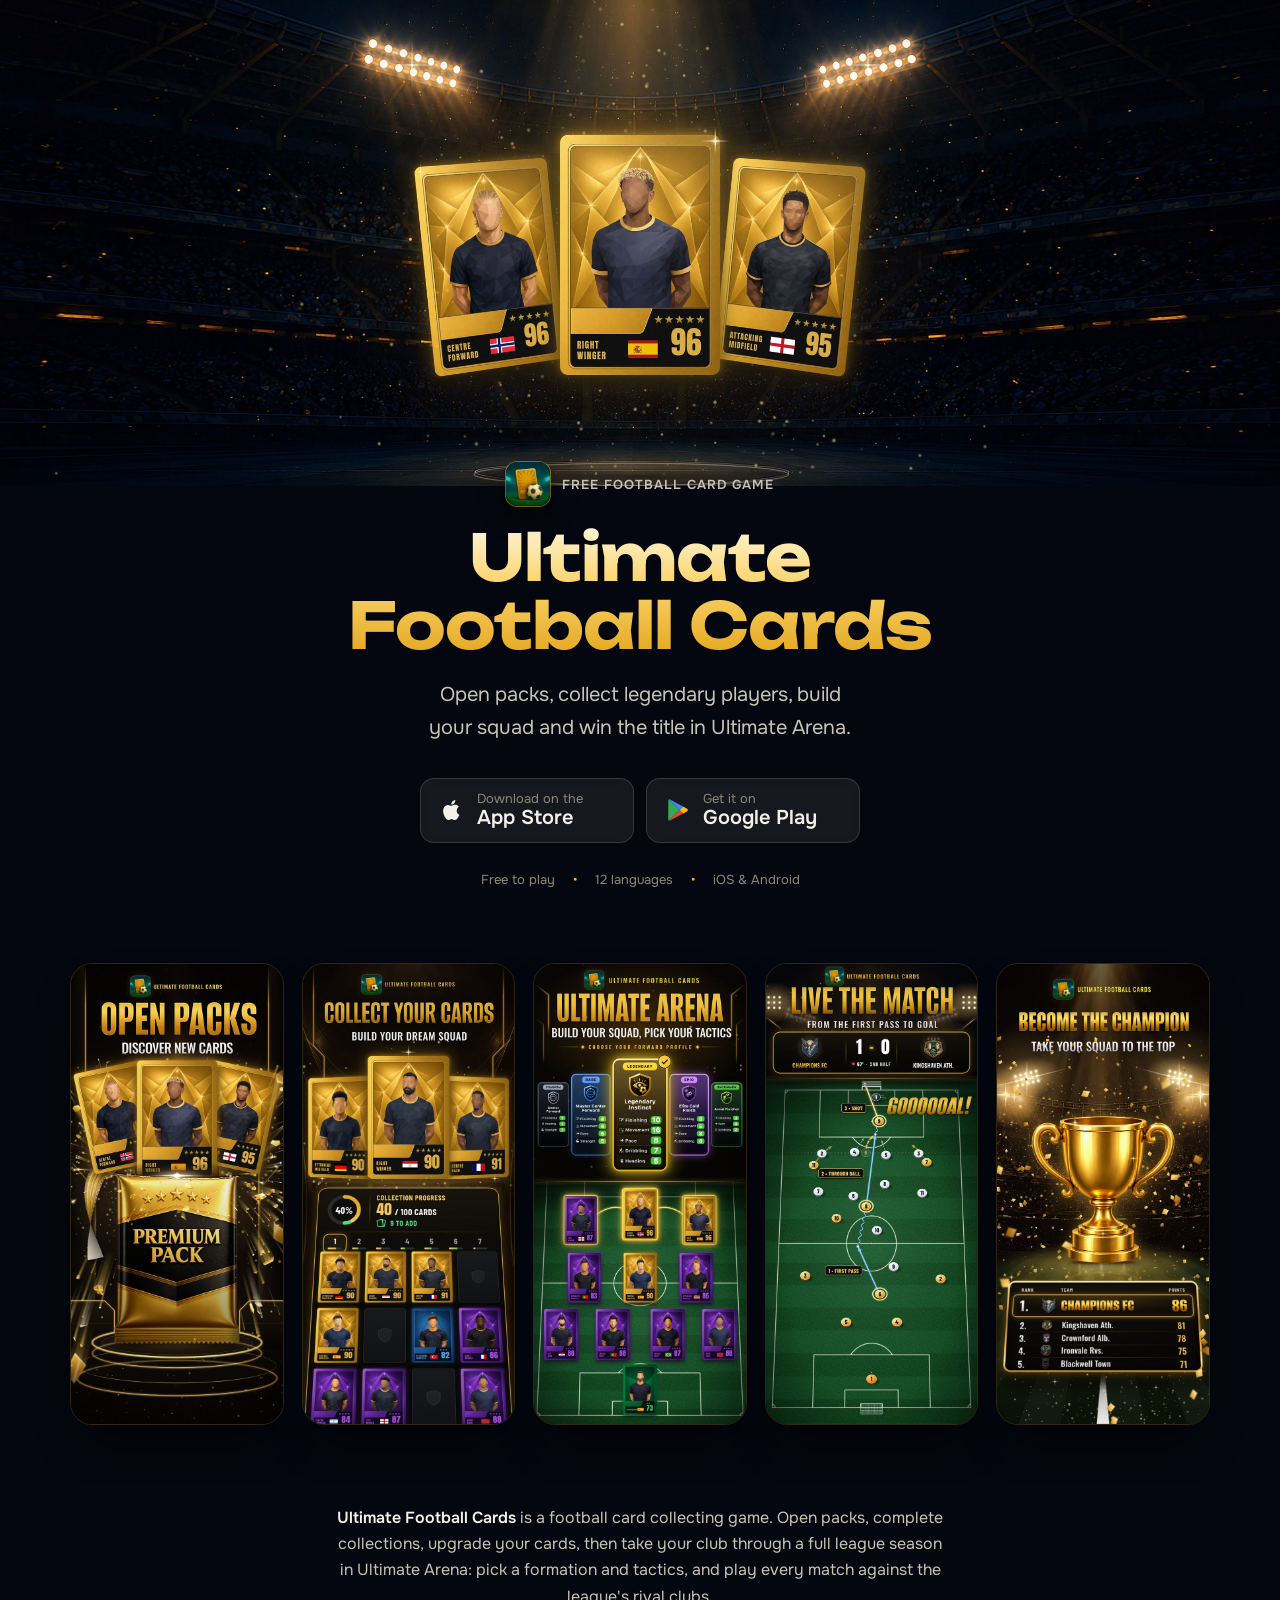
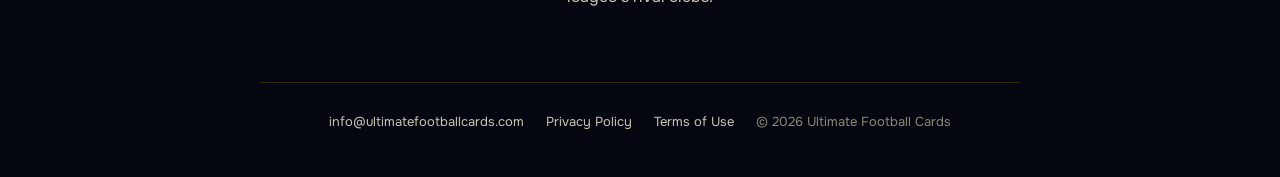
==== index.html @ ba1f35eb "Ultimate Football Cards website: landing page, store links, app-ads.txt Co-Authored-By: Claude Opus " ====
<!doctype html>
<html lang="en">
<head>
  <meta charset="utf-8">
  <meta name="viewport" content="width=device-width, initial-scale=1, viewport-fit=cover">
  <title>Ultimate Football Cards</title>
  <meta name="description" content="Open packs, collect legendary football cards, build your squad and win the title in Ultimate Arena. Free on the App Store and Google Play.">
  <meta name="theme-color" content="#04070f">
  <meta name="apple-itunes-app" content="app-id=6752670078">
  <link rel="canonical" href="https://ultimatefootballcards.com/">
  <meta property="og:type" content="website">
  <meta property="og:url" content="https://ultimatefootballcards.com/">
  <meta property="og:title" content="Ultimate Football Cards">
  <meta property="og:description" content="Open packs, collect legendary football cards, build your squad and win the title in Ultimate Arena.">
  <meta property="og:image" content="https://ultimatefootballcards.com/assets/og-1024.jpg">
  <meta name="twitter:card" content="summary_large_image">
  <link rel="icon" type="image/png" href="/favicon.png">
  <link rel="apple-touch-icon" href="/apple-touch-icon.png">
  <link rel="preload" as="image" href="/assets/hero-2400.jpg" media="(min-width: 641px)">
  <link rel="preload" as="image" href="/assets/hero-mobile.jpg" media="(max-width: 640px)">
  <link rel="preconnect" href="https://fonts.googleapis.com">
  <link rel="preconnect" href="https://fonts.gstatic.com" crossorigin>
  <link href="https://fonts.googleapis.com/css2?family=Onest:wght@400;500;600&family=Unbounded:wght@600;700&display=swap" rel="stylesheet">
  <style>
    :root {
      --night: #04070f;
      --night-2: #0b1222;
      --ink: #f4f1e8;
      --ink-soft: #c9c3b4;
      --ink-faint: #8d8778;
      --gold: #f9bc1b;
      --gold-deep: #c98a06;
      --line: rgba(249, 188, 27, 0.18);
      --key: rgba(255, 255, 255, 0.07);
      --key-hover: rgba(255, 255, 255, 0.12);
      color-scheme: dark;
    }
    * { box-sizing: border-box; }
    html, body { margin: 0; }
    body {
      background: var(--night);
      color: var(--ink);
      font: 400 16px/1.65 "Onest", system-ui, -apple-system, "Segoe UI", Roboto, sans-serif;
      -webkit-font-smoothing: antialiased;
    }
    img { max-width: 100%; display: block; }
    a { color: inherit; }

    /* ── Hero: the stadium art, the copy rising out of its dark pitch ── */
    .hero { position: relative; }
    .hero-art {
      width: 100%;
      height: min(44vw, 600px, 54vh);
      object-fit: cover;
      object-position: 50% 32%;
    }
    .hero::after {
      content: "";
      position: absolute;
      inset: auto 0 0 0;
      height: 30%;
      background: linear-gradient(180deg, rgba(4, 7, 15, 0), var(--night) 95%);
      pointer-events: none;
    }
    .hero-copy {
      position: relative;
      z-index: 1;
      max-width: 760px;
      margin: -24px auto 0;
      padding-inline: 20px;
      text-align: center;
    }
    .badge {
      display: inline-flex;
      align-items: center;
      gap: 12px;
      margin-bottom: 18px;
      font: 600 13px/1 "Onest", system-ui, sans-serif;
      letter-spacing: 0.08em;
      text-transform: uppercase;
      color: var(--ink-soft);
    }
    .badge img {
      width: 44px;
      height: 44px;
      border-radius: 11px;
      box-shadow: 0 0 0 1px rgba(249, 188, 27, 0.45), 0 8px 24px rgba(0, 0, 0, 0.6);
    }
    h1 {
      font: 700 clamp(34px, 6.2vw, 64px)/1.06 "Unbounded", "Onest", system-ui, sans-serif;
      letter-spacing: -0.015em;
      margin: 0 0 18px;
      text-wrap: balance;
      background: linear-gradient(180deg, #fff6d8 0%, #f9d36a 45%, #e3a51c 100%);
      -webkit-background-clip: text;
      background-clip: text;
      color: transparent;
    }
    .lede {
      color: var(--ink-soft);
      font-size: 20px;
      max-width: 34ch;
      margin: 0 auto 34px;
      text-wrap: pretty;
    }
    .stores {
      display: flex;
      flex-wrap: wrap;
      gap: 12px;
      justify-content: center;
    }
    .store {
      display: inline-flex;
      align-items: center;
      gap: 12px;
      min-width: 214px;
      padding: 12px 22px 12px 18px;
      border-radius: 14px;
      background: var(--key);
      border: 1px solid rgba(255, 255, 255, 0.14);
      color: var(--ink);
      text-decoration: none;
      text-align: left;
      backdrop-filter: blur(6px);
      transition: background 160ms ease-out, border-color 160ms ease-out, transform 160ms ease-out;
    }
    .store:hover { background: var(--key-hover); border-color: rgba(249, 188, 27, 0.55); }
    .store:active { transform: translateY(1px); }
    .store:focus-visible { outline: 2px solid var(--gold); outline-offset: 3px; }
    .store svg { width: 26px; height: 26px; flex: none; }
    .store small { display: block; font-size: 13px; color: var(--ink-faint); line-height: 1.2; }
    .store b { display: block; font-weight: 600; font-size: 20px; line-height: 1.2; }
    .facts {
      display: flex;
      flex-wrap: wrap;
      justify-content: center;
      gap: 6px 18px;
      margin: 26px 0 0;
      padding: 0;
      list-style: none;
      font-size: 13px;
      color: var(--ink-faint);
    }
    .facts li + li::before { content: "•"; color: var(--gold); margin-right: 18px; }

    /* ── The five store shots: a row on wide screens, a swipe on phones ── */
    .shots { margin: 72px auto 0; max-width: 1180px; }
    .shots ul {
      list-style: none;
      margin: 0;
      padding: 0 20px 8px;
      display: grid;
      grid-template-columns: repeat(5, minmax(0, 1fr));
      gap: 18px;
    }
    .shots img {
      width: 100%;
      height: auto;
      border-radius: 22px;
      border: 1px solid var(--line);
      box-shadow: 0 24px 48px -20px rgba(0, 0, 0, 0.9);
    }
    @media (max-width: 860px) {
      .shots ul {
        display: flex;
        overflow-x: auto;
        scroll-snap-type: x mandatory;
        scroll-padding-inline: 20px;
        -webkit-overflow-scrolling: touch;
        scrollbar-width: none;
      }
      .shots ul::-webkit-scrollbar { display: none; }
      .shots li { flex: 0 0 min(62vw, 260px); scroll-snap-align: start; }
    }

    .about {
      max-width: 60ch;
      margin: 72px auto 0;
      padding: 0 20px;
      text-align: center;
      color: var(--ink-soft);
      text-wrap: pretty;
    }
    .about strong { color: var(--ink); font-weight: 600; }

    footer {
      max-width: 760px;
      margin: 72px auto 0;
      padding: 28px 20px 44px;
      border-top: 1px solid var(--line);
      display: flex;
      flex-wrap: wrap;
      gap: 10px 22px;
      justify-content: center;
      font-size: 13px;
      color: var(--ink-faint);
    }
    footer a { color: var(--ink-soft); text-decoration: none; }
    footer a:hover { color: var(--gold); }

    @media (max-width: 640px) {
      .hero-art { height: 86vw; object-position: 50% 40%; }
      .hero-copy { margin-top: -12vw; }
      .lede { font-size: 18px; }
    }
    @media (max-height: 800px) and (min-width: 641px) {
      h1 { font-size: 50px; margin-bottom: 12px; }
      .lede { margin-bottom: 24px; }
    }
    @media (prefers-reduced-motion: reduce) {
      .store { transition: none; }
    }
  </style>
</head>
<body>
  <header class="hero">
    <picture>
      <source media="(max-width: 640px)" srcset="/assets/hero-mobile.jpg">
      <img class="hero-art" src="/assets/hero-2400.jpg" srcset="/assets/hero-1200.jpg 1200w, /assets/hero-2400.jpg 2400w" sizes="100vw" width="2400" height="1029" alt="Three gold player cards under stadium floodlights">
    </picture>
    <div class="hero-copy">
      <div class="badge"><img src="/assets/icon-512.jpg" width="44" height="44" alt="">Free football card game</div>
      <h1>Ultimate Football Cards</h1>
      <p class="lede">Open packs, collect legendary players, build your squad and win the title in Ultimate Arena.</p>
      <div class="stores">
        <a class="store" href="https://apps.apple.com/app/id6752670078">
          <svg viewBox="0 0 24 24" aria-hidden="true" fill="currentColor"><path d="M16.37 12.58c-.02-2.33 1.9-3.45 1.99-3.5-1.08-1.59-2.77-1.8-3.37-1.83-1.43-.15-2.8.84-3.53.84-.73 0-1.85-.82-3.04-.8-1.56.02-3 .91-3.81 2.31-1.62 2.82-.41 6.99 1.17 9.28.77 1.12 1.69 2.38 2.89 2.33 1.16-.05 1.6-.75 3-.75s1.8.75 3.03.73c1.25-.02 2.04-1.14 2.81-2.27.88-1.3 1.25-2.56 1.27-2.62-.03-.01-2.43-.93-2.46-3.72zM14.07 5.73c.64-.78 1.07-1.85.95-2.93-.92.04-2.03.61-2.69 1.38-.59.68-1.11 1.78-.97 2.83 1.03.08 2.07-.52 2.71-1.28z"/></svg>
          <span><small>Download on the</small><b>App Store</b></span>
        </a>
        <a class="store" href="https://play.google.com/store/apps/details?id=msd.fpcardgame">
          <svg viewBox="0 0 24 24" aria-hidden="true"><path fill="#34A853" d="M3.6 2.2 13.4 12 3.6 21.8c-.36-.2-.6-.6-.6-1.07V3.27c0-.47.24-.87.6-1.07z"/><path fill="#FBBC04" d="m16.7 15.3-3.3-3.3 3.3-3.3 3.72 2.13c.86.5.86 1.84 0 2.34z"/><path fill="#4285F4" d="M3.6 2.2c.3-.17.68-.2 1.04 0L16.7 8.7 13.4 12z"/><path fill="#EA4335" d="M13.4 12l3.3 3.3L4.64 21.8c-.36.2-.74.17-1.04 0z"/></svg>
          <span><small>Get it on</small><b>Google Play</b></span>
        </a>
      </div>
      <ul class="facts">
        <li>Free to play</li>
        <li>12 languages</li>
        <li>iOS &amp; Android</li>
      </ul>
    </div>
  </header>

  <main>
    <section class="shots" aria-label="Screenshots">
      <ul>
        <li><img src="/assets/shot-1.jpg" width="640" height="1391" loading="lazy" alt="Open packs and discover new cards"></li>
        <li><img src="/assets/shot-2.jpg" width="640" height="1391" loading="lazy" alt="Collect your cards and build your dream squad"></li>
        <li><img src="/assets/shot-3.jpg" width="640" height="1391" loading="lazy" alt="Ultimate Arena: build your squad and pick your tactics"></li>
        <li><img src="/assets/shot-4.jpg" width="640" height="1391" loading="lazy" alt="Live the match, from the first pass to the goal"></li>
        <li><img src="/assets/shot-5.jpg" width="640" height="1391" loading="lazy" alt="Become the champion and take your squad to the top"></li>
      </ul>
    </section>

    <p class="about"><strong>Ultimate Football Cards</strong> is a football card collecting game. Open packs, complete collections, upgrade your cards, then take your club through a full league season in Ultimate Arena: pick a formation and tactics, and play every match against the league's rival clubs.</p>
  </main>

  <footer>
    <a href="mailto:info@ultimatefootballcards.com">info@ultimatefootballcards.com</a>
    <a href="https://ultimatefootballcards.blogspot.com/2026/01/privacy-policy.html">Privacy Policy</a>
    <a href="https://www.apple.com/legal/internet-services/itunes/dev/stdeula/">Terms of Use</a>
    <span>© 2026 Ultimate Football Cards</span>
  </footer>
</body>
</html>
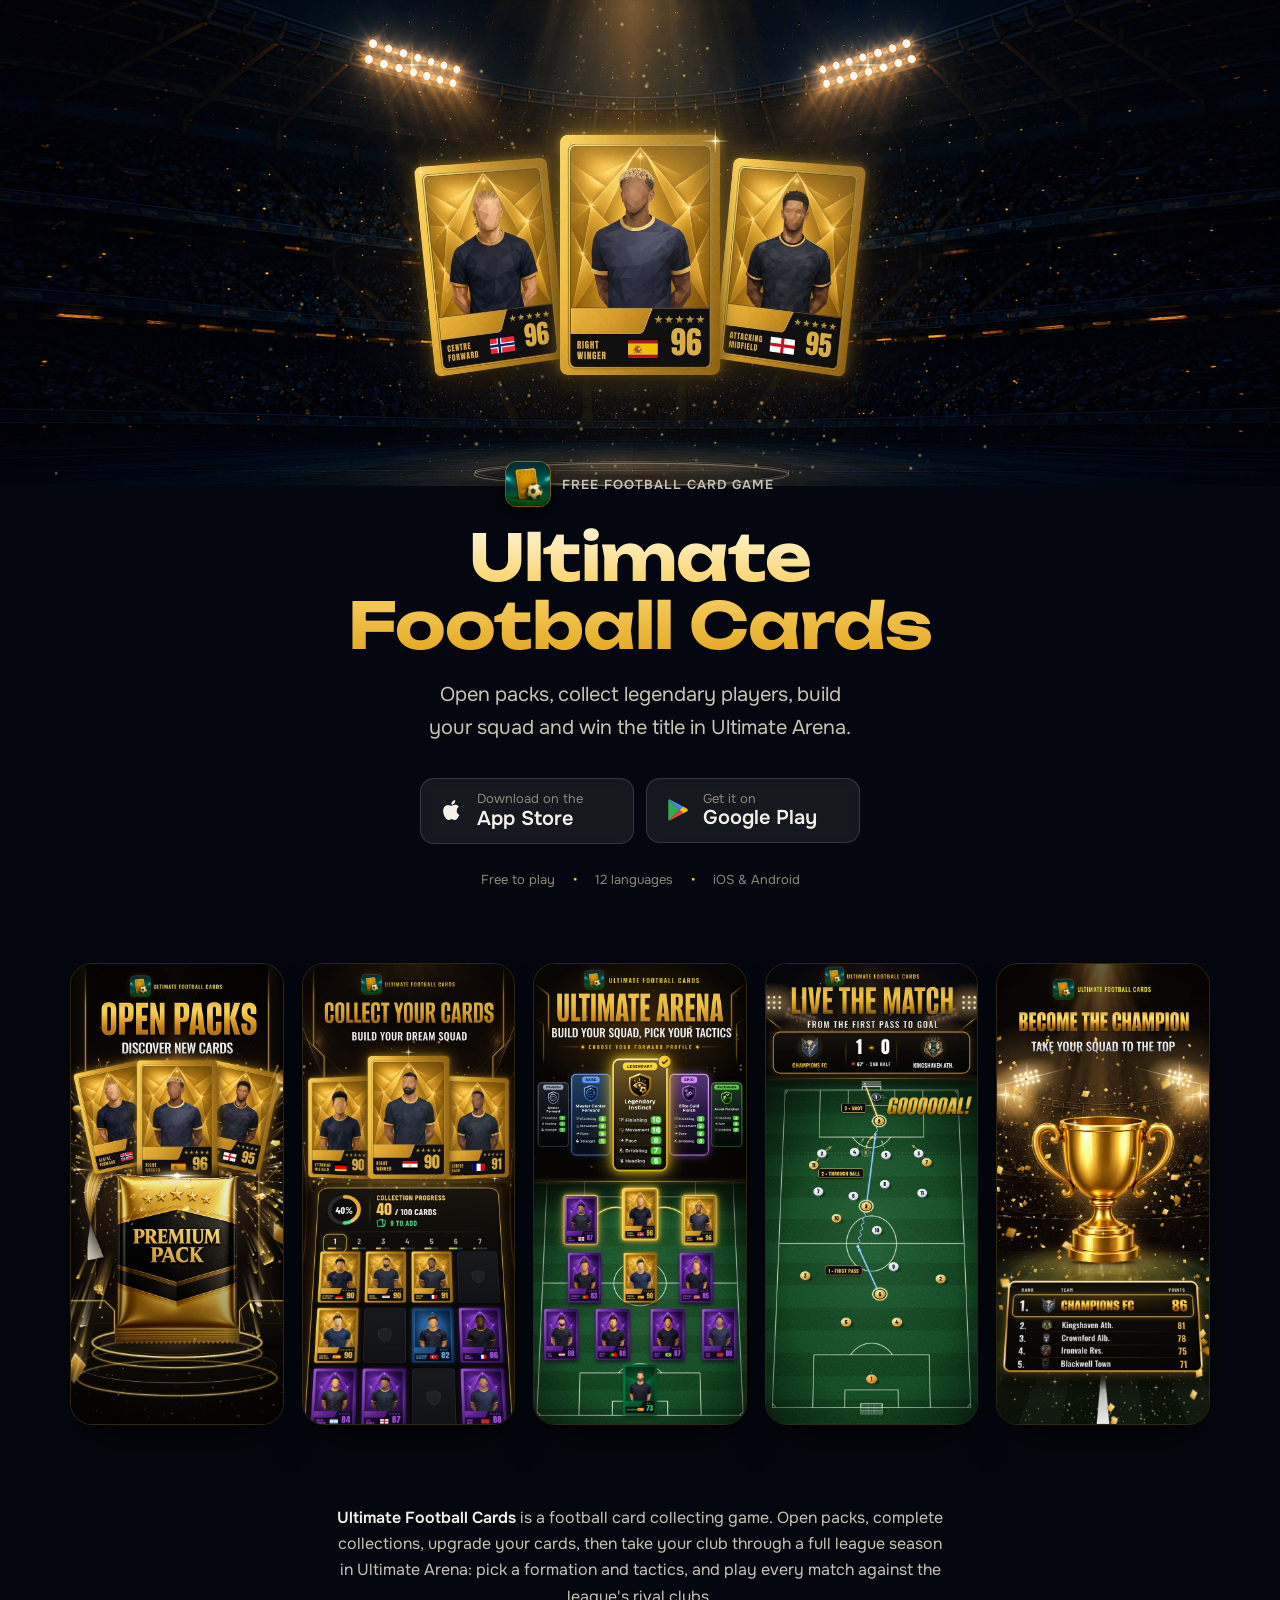
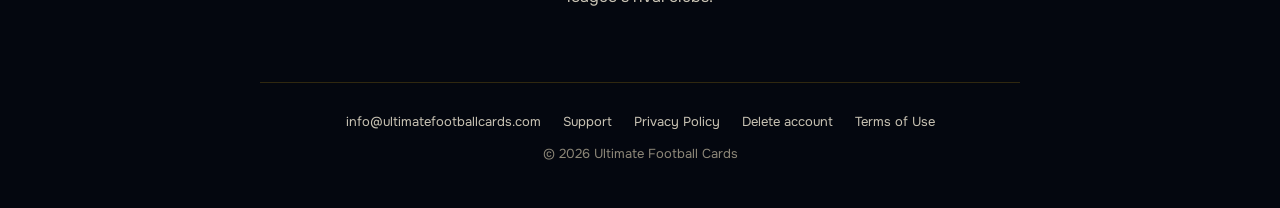
==== commit 4e92aa8a: "Privacy policy, support and account deletion pages on the domain The legal pages move from blogspot " ====
--- a/index.html
+++ b/index.html
@@ -256,7 +256,9 @@
 
   <footer>
     <a href="mailto:info@ultimatefootballcards.com">info@ultimatefootballcards.com</a>
-    <a href="https://ultimatefootballcards.blogspot.com/2026/01/privacy-policy.html">Privacy Policy</a>
+    <a href="/support">Support</a>
+    <a href="/privacy">Privacy Policy</a>
+    <a href="/delete-account">Delete account</a>
     <a href="https://www.apple.com/legal/internet-services/itunes/dev/stdeula/">Terms of Use</a>
     <span>© 2026 Ultimate Football Cards</span>
   </footer>
